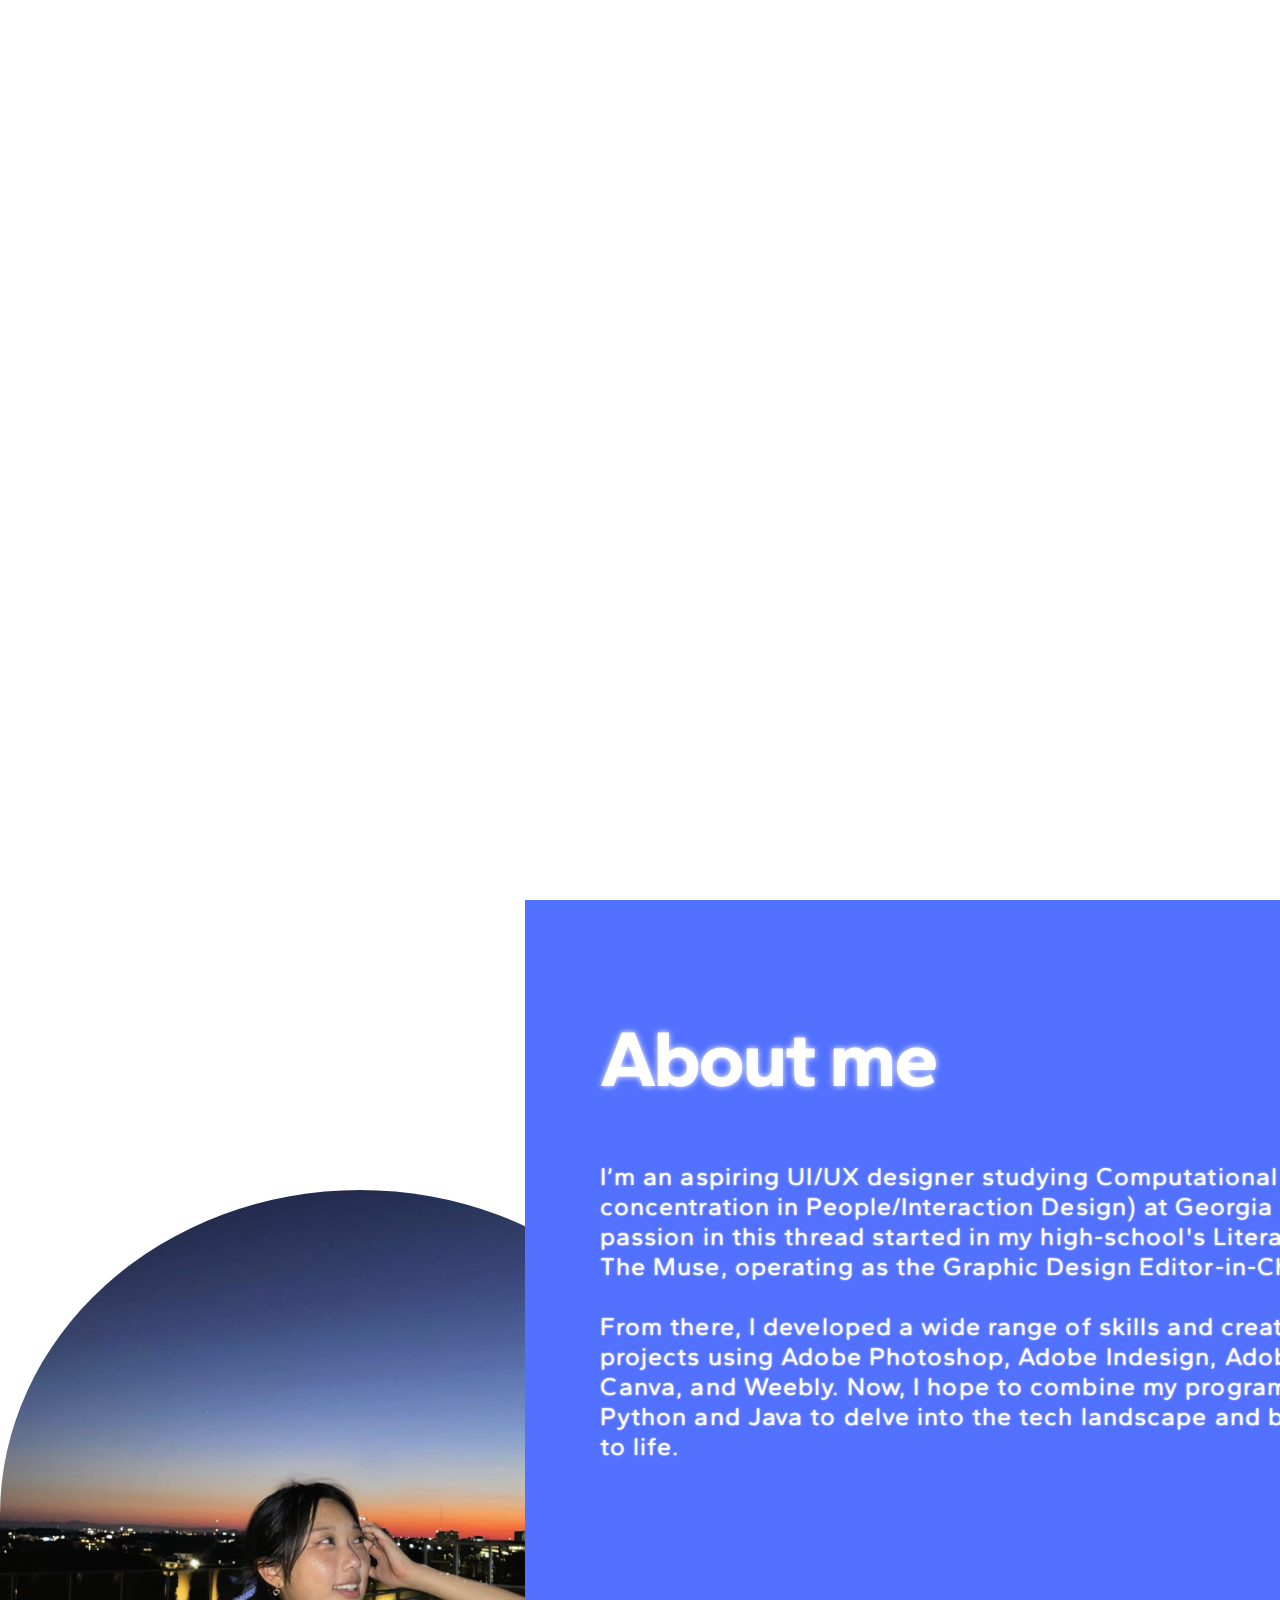
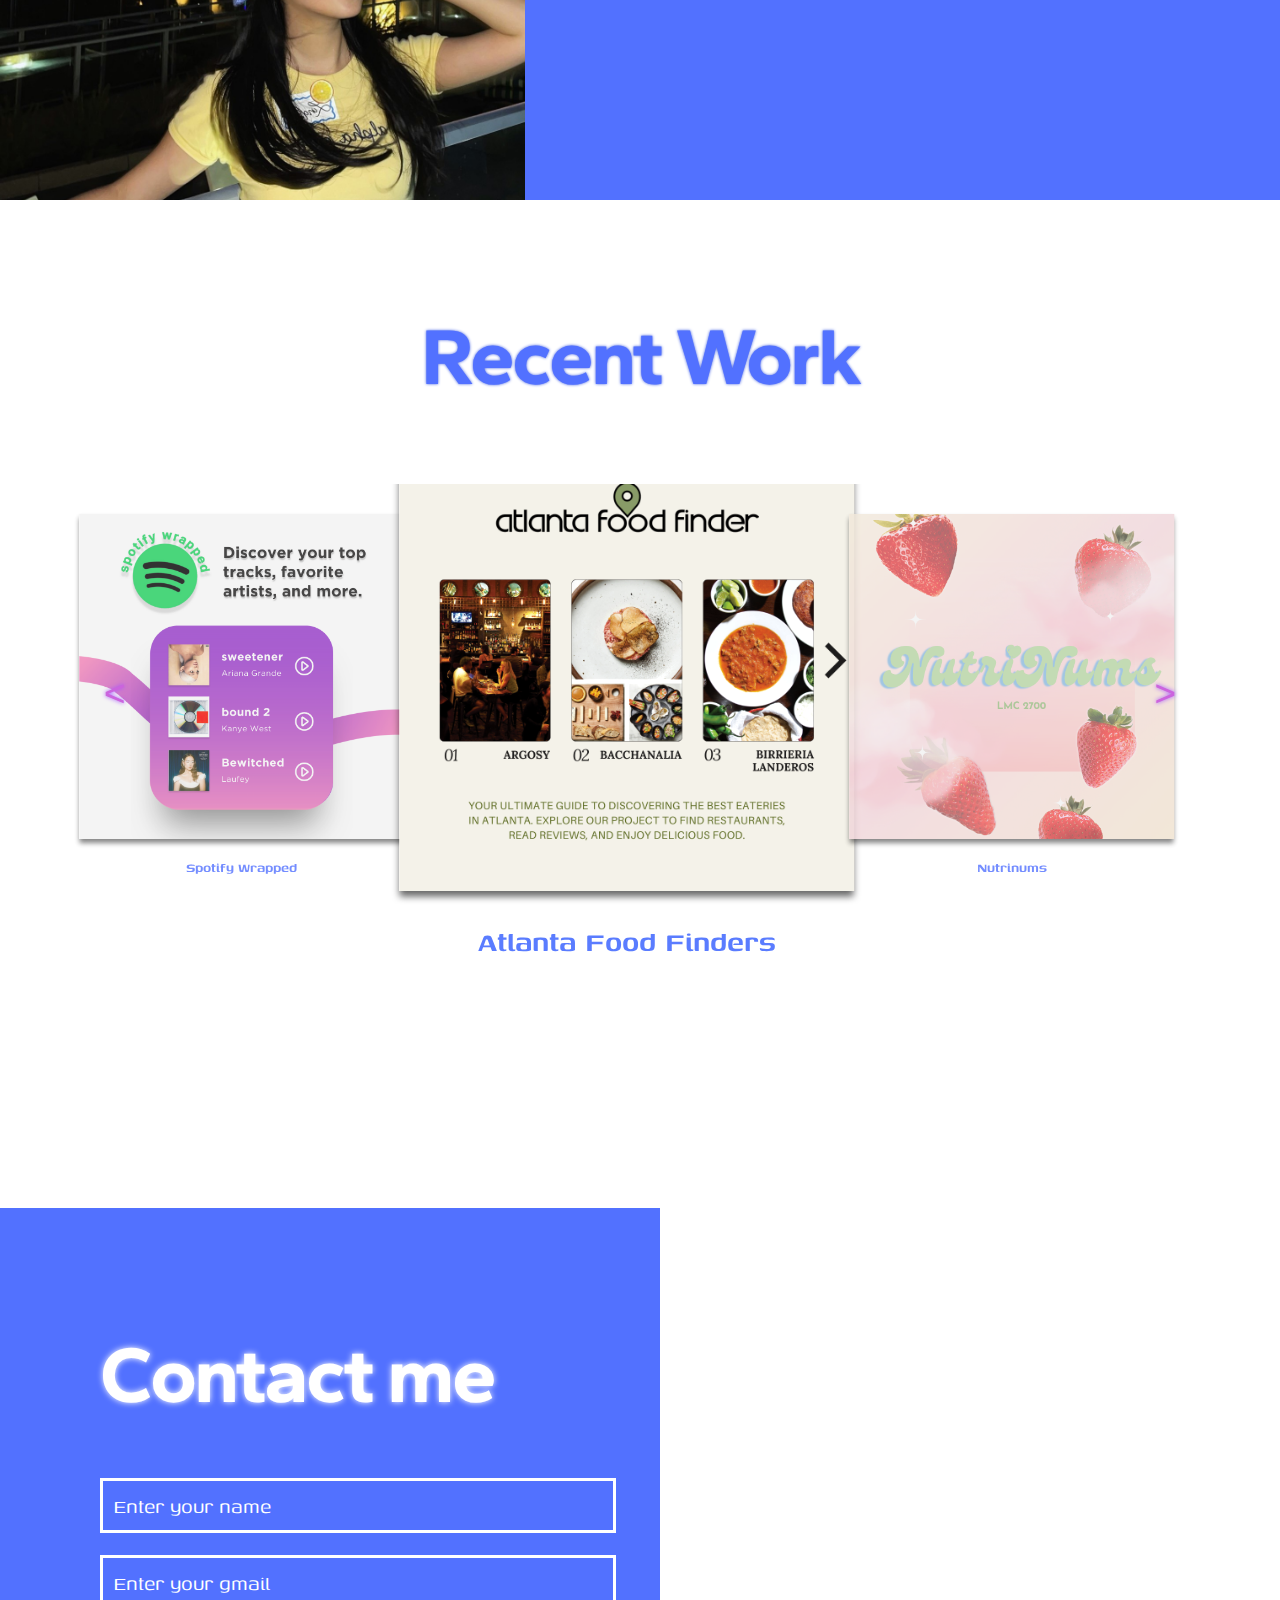
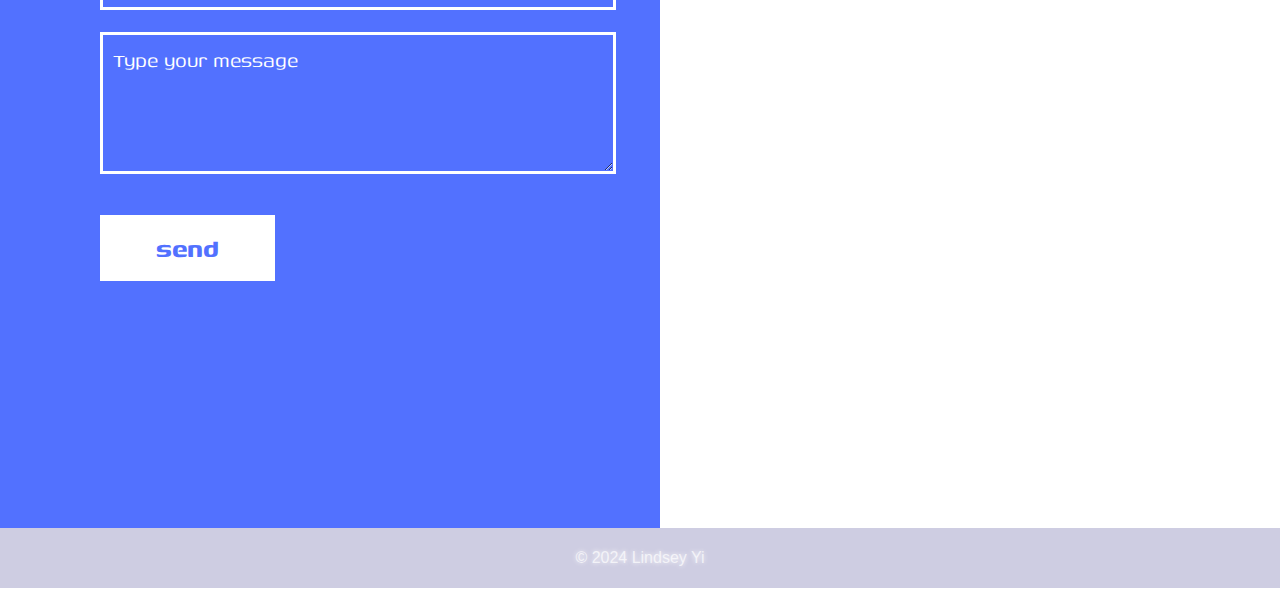
==== index.html @ c1ca1b70 "new changes wahoo" ====
<!DOCTYPE html>
<html lang="en">
<head>
    <meta charset="UTF-8">
    <meta name="viewport" content="width=device-width, initial-scale=1.0">
    <meta name="description" content="Lindsey Yi's Portfolio">
    <title>Lindsey Yi's Portfolio</title>
    <link rel="stylesheet" href="styles/index.css">
    <link rel="stylesheet" href="styles/main.css">
    <link href="https://fonts.googleapis.com/css2?family=Gantari:wght&display=swap" rel="stylesheet">
    <link href="https://fonts.googleapis.com/css2?family=Genos:wght@500;600;700&display=swap" rel="stylesheet">
</head>
<body>
    <main>
        <section class="vid-container">
            <video autoplay muted loop playsinline>
                <source src="static/bg.mp4" type="video/mp4">
                Your browser does not support the video tag.
            </video>
            <div class="sticky">
                <nav>
                    <ul>
                        <li class="left"><a href="index.html">PORTFOLIO</a></li>
                        <li class="right"><a href="about.html">ABOUT</a></li>
                        <li class="right"><a href="art.html">ART</a></li>
                        <li class="right"><a href="/static/Resume.docx.pdf">RESUME</a></li>
                    </ul>
                </nav>
            </div>
            <h1>Lindsey Yi</h1>
            <h3>Computational Media student at Georgia Tech striving to create innovative solutions and optimize UI</h3>
        </section>
        <section class="about-container vid-container">
            <video autoplay muted loop playsinline>
                <source src="static/bg1.mp4" type="video/mp4">
                Your browser does not support the video tag.
            </video>
            <div class="arch-image-container">
                <img src="static/me.jpeg">
            </div>
            <div class="text-container">
                <h2 style="text-align: left; margin: 90px 55px 55px 55px">About me</h2>
                <h4 style="text-align: left;">I’m an aspiring UI/UX designer studying Computational Media (with a concentration in People/Interaction Design) at Georgia Tech. My passion in this thread started in my high-school's Literary Magazine, The Muse, operating as the Graphic Design Editor-in-Chief. 
                <br><br>From there, I developed a wide range of skills and created a variety in projects using Adobe Photoshop, Adobe Indesign, Adobe Illustrator, Canva, and Weebly. Now, I hope to combine my programming skills in Python and Java to delve into the tech landscape and bring my designs to life. </h4>
        
            </div>
        </section>
        <section style="height: 100vh;">
            <h2 style="color: #5271ff; text-shadow: 0px 0px 3px #3a59e1;">Recent Work</h2>
            <div class="carousel">
            <button class="carousel-btn left-btn">&lt;</button>
            <div class="carousel-track">
                <div class="carousel-item">
                    <a target="_blank" href="spotifywrapped.html">
                        <img src="/static/spotify.png" alt="Spotify Wrapped" style="width: 325px;">
                    </a>
                    <div class="desc">Spotify Wrapped</div>
                </div>
                <div class="carousel-item">
                    <a target="_blank" href="atlantafoodfinders.html">
                        <img src="/static/atlfoodfinder.png" alt="Atlanta Food Finders" style="width: 325;">
                    </a>
                    <div class="desc">Atlanta Food Finders</div>
                </div>
                <div class="carousel-item">
                    <a target="_blank" href="/static/Group%206%20Presentation-1.pdf">
                        <img src="/static/NutriNums.png" alt="Nutrinums" style="width: 325;">
                    </a>
                    <div class="desc">Nutrinums</div>
                </div>
                <div class="carousel-item">
                    <a target="_blank" href="https://thenhsmuse.weebly.com/concrete.html">
                        <img src="/static/cover.png" alt="Concrete" style=" width: auto;height:325px">
                    </a>
                    <div class="desc">Concrete</div>
                </div>
            </div>
            <button class="carousel-btn right-btn">&gt;</button>
            </div>
        </section>
        <section class="vid-container contact-container" style="height: 110vh;">
            <video autoplay muted loop playsinline>
            <source src="static/bg1.mp4" type="video/mp4">
            Your browser does not support the video tag.
        </video>
            <div class="form-container">
                <h2 style="text-align: left; padding-left: 90px;">Contact me</h2>
                <form action="mailto:lindseyyi08@gmail.com">
                  <label for="name"></label>
                  <input type="text" id="name" name="name" placeholder="Enter your name">
                  <label for="gmail"></label>
                  <input type="text" id="gmail" name="gmail" placeholder="Enter your gmail">
                  <label for="message"></label>
                  <textarea id="message" name="message" rows="4" placeholder="Type your message"></textarea>
                  
                  <button type="submit">send</button>
                </form>
            </div>
            <footer>
                <p>© 2024 Lindsey Yi</p>
            </footer>
            </section>
            
    </main>


    <script src="js/carousel.js"></script>
</body>
</html>
---- styles/index.css ----
.about-container {
  display: grid;
  grid-template-columns: 41% 59%;
  align-items: end;
  height: 100vh;
  text-align: center;
}

/* Carousel Container */
.carousel {
  position: relative;
  width: 90%;
  height: 600px;
  margin: 50px auto;
  align-items: center;
  overflow-x: hidden;
  overflow-y: hidden;
  margin-top: 80px;
}

/* Carousel Track */
.carousel-track {
  display: flex;
  transition: transform 0.5s ease-in-out; /* Smooth movement for transitions */
  justify-content: center;
}

/* Individual Carousel Items */
.carousel-item {
  flex: 0 0 27%; /* 3 items visible at a time */
  align-items: center;
  justify-content: center;
  text-align: center;
  font-size: 1rem;
  padding: 30px;
  opacity: .8;
  transition: transform 0.5s ease-in-out, font-size 0.5s ease-in-out;
}

.carousel-item img {
    filter: brightness(95%);
    width: 325px; /* Scale images to fit container */
    height: 325px; /* Maintain aspect ratio */
    box-shadow: 0 4px 5px rgba(0, 0, 0, 0.6); /* Add subtle shadow */
}

/* Focused Item */
.carousel-item.focus {
  filter: brightness(110%);
  transform: scale(1.4); /* Makes the center item bigger */
  font-size: 1.5rem;
  opacity: 1;
}

/* Buttons */
.carousel-btn {
  position: absolute;
  padding-left: 40px;
  padding-right: 40px;
  top: 35%;
  transform: translateY(-50%);
  color: #cb64de;
  border: none;
  cursor: pointer;
  z-index: 1;
  background-color: rgba(0, 0, 0, 0);
  font-weight: 300;
  font-size: 2.3em;
  text-shadow: #a652ff 0px 0px 4px;
}

.carousel-btn.left-btn {
  left:0px;
}

.carousel-btn.right-btn {
  right: 0px;
}

@media (max-width: 768px) {
    .carousel-item {
      flex: 0 0 80%; /* Show one item at a time */
    }
  
    .carousel {
      padding: 10px 0; /* Reduce padding on smaller screens */
    }
  
    .carousel-btn {
      font-size: 1rem;
      padding: 10px;
    }
  }

.desc {
    padding: 15px;
    text-align: center;
    color: #5271ff;
    font-family: 'Genos', sans-serif;
    font-weight: 600;
}
.art {
    width: 250px;
    height: auto;
    display: block;
    margin: 0 auto;
    padding: 20px;
}
.layout {
    width: 500px;
    height: auto;
    display: block;
    margin: 0 auto;
    padding: 20px;
}

.arch-image-container {
    width: 80vh; /* Set your desired width */
    height: 650px; /* Set your desired height */
    overflow: hidden; /* Ensures the image does not overflow the container */
    border-top-left-radius: 50%; /* Rounds the top-left corner */
    border-top-right-radius: 50%; /* Rounds the top-right corner */
    border-bottom-left-radius: 0; /* Keeps bottom-left corner square */
    border-bottom-right-radius: 0; /* Keeps bottom-right corner square */
}
  
  .arch-image-container img {
    width: 100%;
    height: 100%;
    object-fit: cover; /* Ensures the image fills the container while maintaining aspect ratio */
  }
  
.text-container {
    width: 110vh;
    height: 100vh;
    padding: 20px;
    background: #5271ff; /* Light background */
    margin: 0; /* Remove any default margins */
    position: relative; /* Ensure it's positioned properly */
    right: 0; /* Align to the left */
    text-align: left;
}


.contact-container {
    height: 100vh;
    text-align: center;
}

/* Form Container */
.form-container {
    width: 100%;
    height: 100vh;
    max-width: 50%;
    max-height: 100vh;
    margin: 0 auto;
    padding: 10px;
    background: #5271ff; /* Light background */
    margin: 0; /* Remove any default margins */
    position: relative; /* Ensure it's positioned properly */
    left: 0; /* Align to the left */
}
.connect-container {
    width: 100%;
    height: 100vh;
    max-width: 50%;
    max-height: 100vh;
    margin: 0 auto;
    right:0;
    background: #ffffff;
}
  
  /* Form Elements */
form {
    display: flex;
    flex-direction: column;
    gap: 11px; /* Add space between elements */
    margin: 0px 50px 80px 90px;
}
  
  /* Labels */
  form label {
    font-size: 11px;
    font-weight: bold;
    color: #ffffff;
  }
  
  /* Input and Textarea */
  form input[type="text"],
  form textarea {
    width: 98%;
    padding: 10px;
    border: 3px solid #ffffff;
    font-size: 24px;
    outline: none;
    transition: border-color 0.3s ease;
    background-color: #5271ff;
}
  
  /* Button */
  form button {
    padding: 15px;
    width: 175px;
    background-color: #ffffff; /* Blue button */
    color: #5271ff;
    font-size: 30px;
    font-weight: 700;
    font-family: 'Genos', sans-serif;
    cursor: pointer;
    border: none;
    transition: background-color 0.3s ease;
    margin: 30px 0px 30px;
  }
  
  form button:hover {
    background-color: #7b92fb; /* Darker blue on hover */
    color: #ffffff;
  }
  
/* Style for placeholder text */
form input::placeholder,
form textarea::placeholder,
form input,
form textarea {
  color: #ffffff;
  font-size: 24px;
  opacity: 1;
  font-family: 'Genos', sans-serif;
}

form input:focus::placeholder,
form textarea:focus::placeholder
form input:focus,
form textarea:focus {
  color: #5271ff;
  font-style: normal;
}
---- styles/main.css ----
body {
    margin: 0;
    font-family: 'Agrandir', sans-serif;
    color: white;
}

.vid-container {
    position: relative;
    width: 100%;
    height: 100vh; /* Full viewport height */
    overflow: hidden; /* Ensures video doesn't overflow the container */
}

.vid-container video {
    position: absolute;
    top: 0;
    left: 0;
    width: 100%;
    height: 100%;
    object-fit: cover;
    z-index: -1; /* Ensures the video stays in the background */
}

nav ul {
    list-style: none;
    padding: 0;
    margin: 0;
    display: flex;
    justify-content: space-between;
    padding: 1rem 3rem;
    border-bottom: 2px solid white; /* Adds a white thin line under the nav */
}

nav ul .left {
    margin-right: auto; /* Pushes "Portfolio" to the left */
}

nav ul .right {
    margin-right: 35px; /* Adds space between right-side items */
}

nav ul li a {
    text-decoration: none;
    font-family: 'Genos', sans-serif;
    color: white;
    text-shadow: 0px 0px 3px #ffffff;
    font-size: 1.6em;
    transition: color 0.3s ease;
    font-weight: 600;
}

nav ul li a:hover {
    color: #6a9ada;
}

footer {
    background: rgba(9, 7, 108, 0.20);
    color: rgba(255, 255, 255, 0.7);
    text-shadow: white 0px 0px 5px;
    text-align: center;
    padding: 5px;
}
h1 {
    font-family: 'Gantari', sans-serif;
    font-size: 120px;
    text-align: center;
    margin-top: 28vh;
    margin-bottom: 5vh;
    font-weight: 700;
    text-shadow: 0 0 5px #ffffff;
    letter-spacing: -3px;
}
h2 {
    font-family: 'Gantari', sans-serif;
    font-size: 80px;
    text-align: center;
    margin-bottom: 5vh;
    font-weight: 700;
    text-shadow: 0 0 6px #ffffff;
    letter-spacing: -3px;
    margin-top: 12vh;
}

h3 {
    font-family: 'Gantari', sans-serif;
    font-size: 30px;
    text-align: center;
    margin-top: 3.5vh;
    font-weight: 400;
    text-shadow: 0 0 2px #ffffff;
    letter-spacing: 1.2px;
    line-height: 128%;
    width: 53%;
    margin: 0 auto;
    padding-top: 50px;
}
    

h4 {
    font-family: 'Gantari', sans-serif;
    font-size: 25px;
    text-align: center;
    margin-top: 3.5vh;
    font-weight: 400;
    text-shadow: 0 0 2px #ffffff;
    letter-spacing: 1.1px;
    line-height: 30px;
    margin: 55px;
}
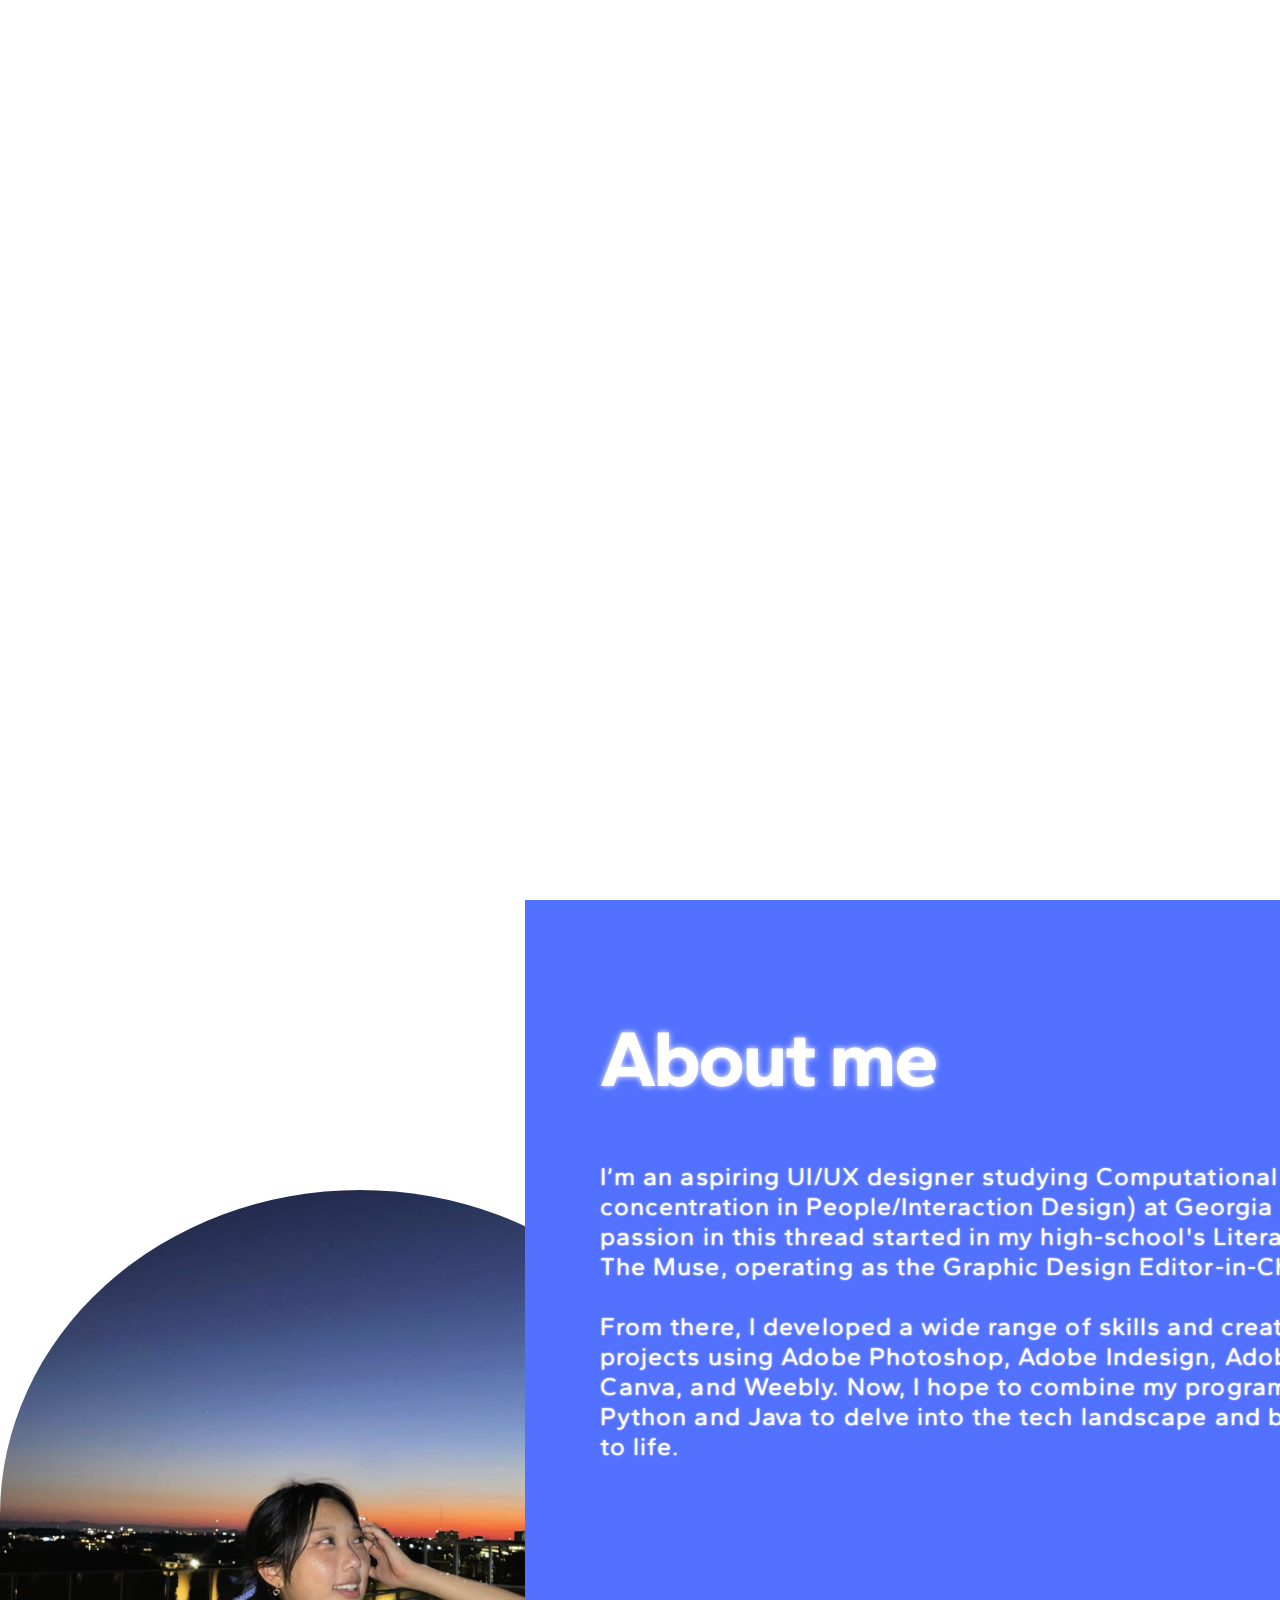
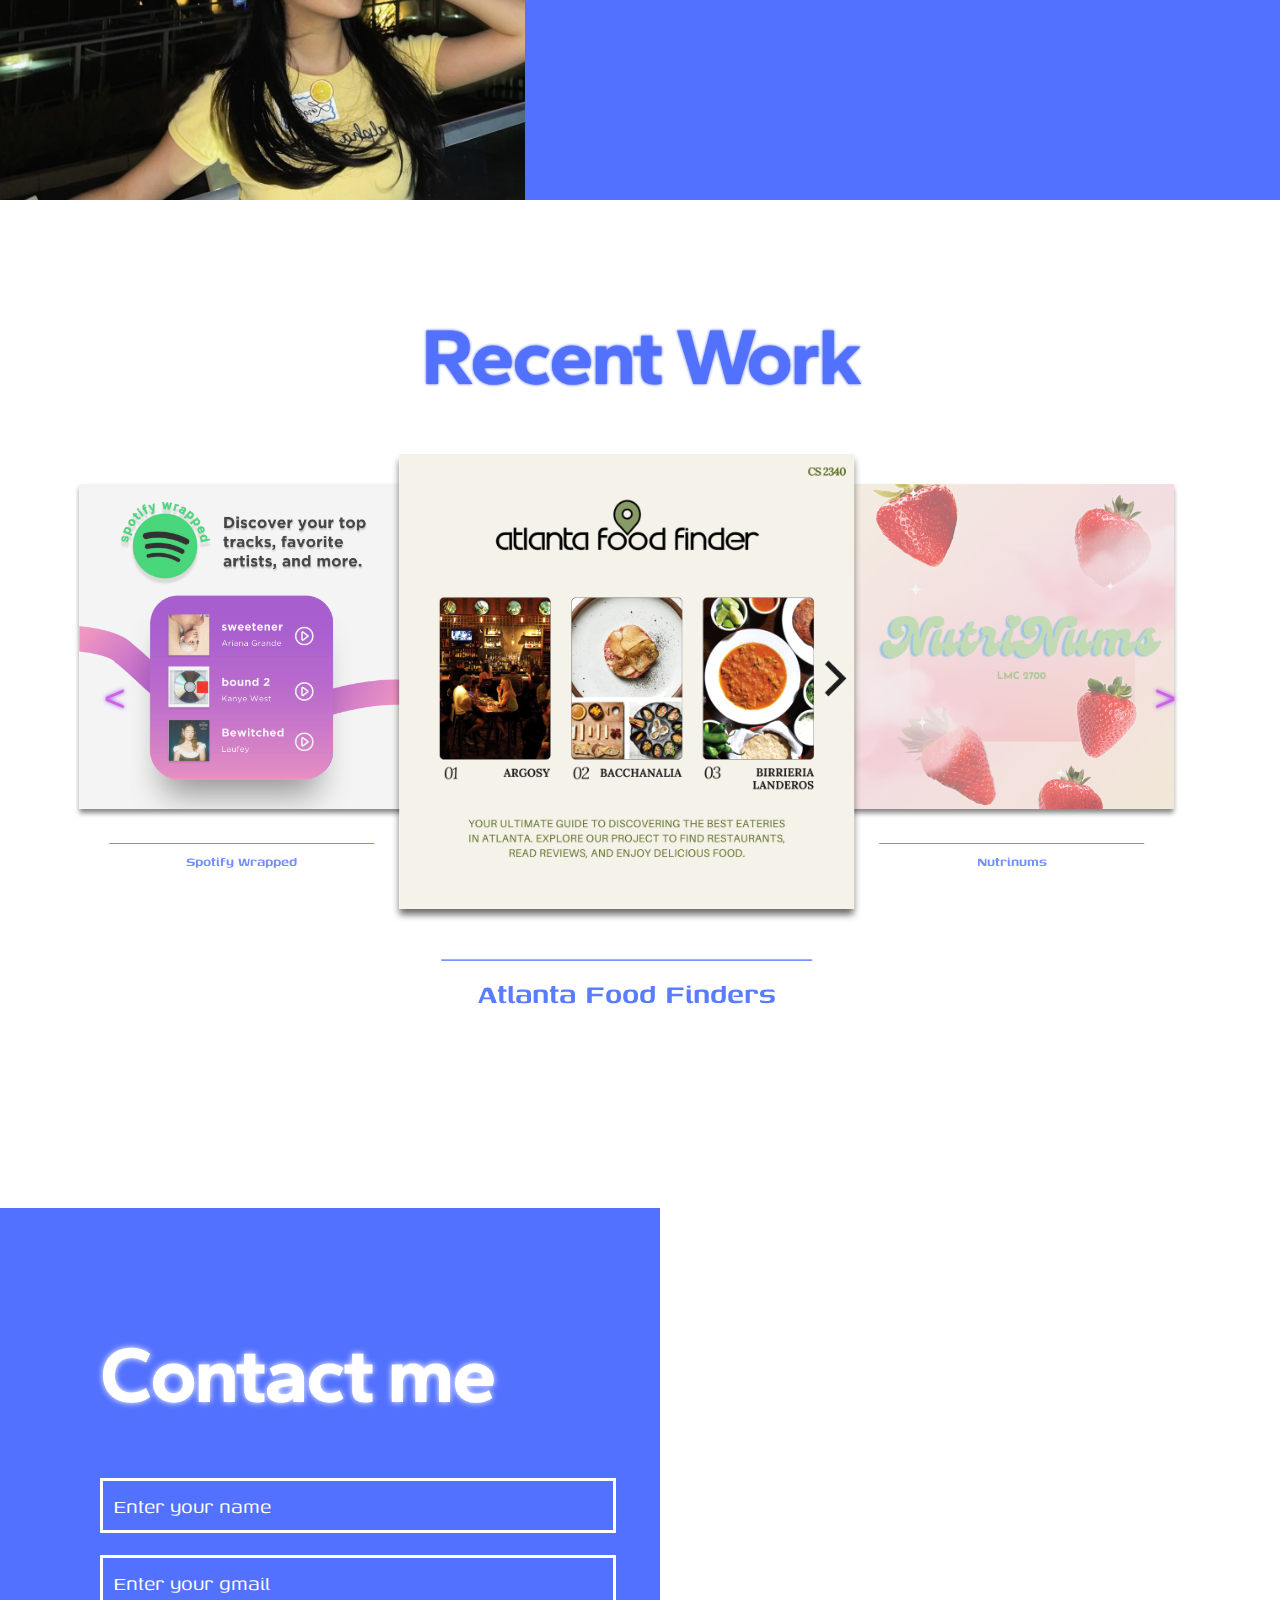
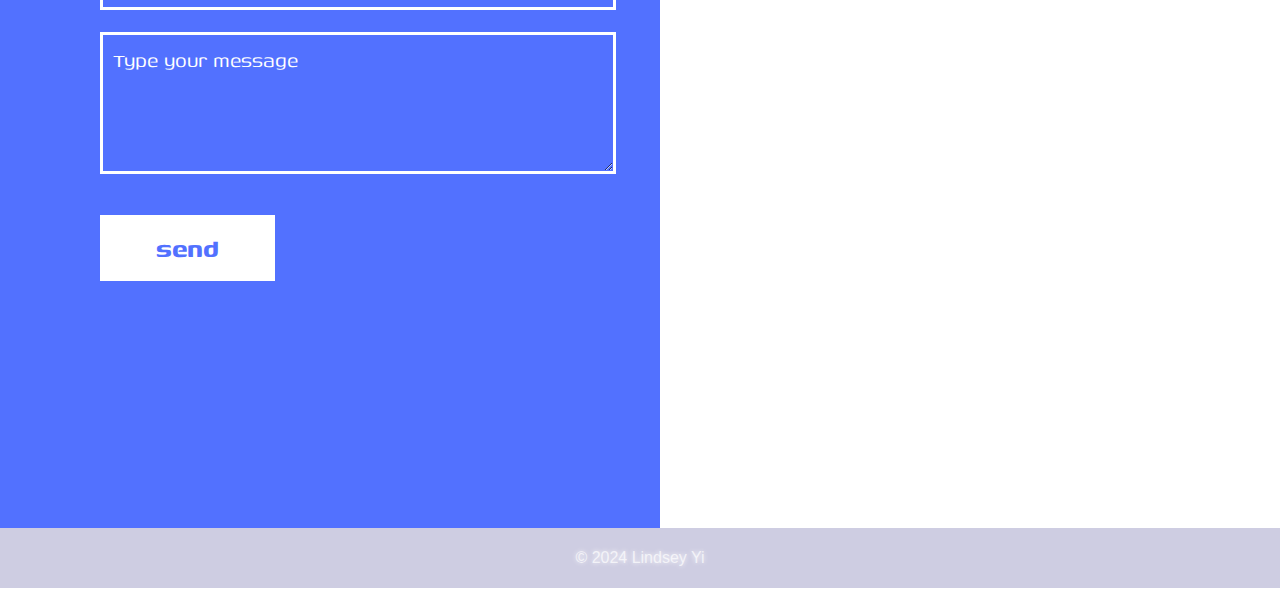
==== commit 81d11ed0: "almost done" ====
--- a/index.html
+++ b/index.html
@@ -20,10 +20,10 @@
             <div class="sticky">
                 <nav>
                     <ul>
-                        <li class="left"><a href="index.html">PORTFOLIO</a></li>
-                        <li class="right"><a href="about.html">ABOUT</a></li>
-                        <li class="right"><a href="art.html">ART</a></li>
-                        <li class="right"><a href="/static/Resume.docx.pdf">RESUME</a></li>
+                        <li class="left"><a target="_blank" href="index.html">PORTFOLIO</a></li>
+                        <li class="right"><a target="_blank" href="about.html">ABOUT</a></li>
+                        <li class="right"><a target="_blank" href="art.html">ART</a></li>
+                        <li class="right"><a target="_blank" href="/static/Resume.docx.pdf">RESUME</a></li>
                     </ul>
                 </nav>
             </div>
@@ -69,7 +69,7 @@
                     <div class="desc">Nutrinums</div>
                 </div>
                 <div class="carousel-item">
-                    <a target="_blank" href="https://thenhsmuse.weebly.com/concrete.html">
+                    <a target="_blank" href="concrete.html">
                         <img src="/static/cover.png" alt="Concrete" style=" width: auto;height:325px">
                     </a>
                     <div class="desc">Concrete</div>
--- a/styles/index.css
+++ b/styles/index.css
@@ -10,17 +10,17 @@
 .carousel {
   position: relative;
   width: 90%;
-  height: 600px;
+  height: 700px;
   margin: 50px auto;
-  align-items: center;
+  align-items: baseline;
   overflow-x: hidden;
   overflow-y: hidden;
-  margin-top: 80px;
 }
 
 /* Carousel Track */
 .carousel-track {
   display: flex;
+  height: 210px;
   transition: transform 0.5s ease-in-out; /* Smooth movement for transitions */
   justify-content: center;
 }
@@ -50,6 +50,7 @@
   transform: scale(1.4); /* Makes the center item bigger */
   font-size: 1.5rem;
   opacity: 1;
+  z-index: 5;
 }
 
 /* Buttons */
@@ -93,25 +94,13 @@
   }
 
 .desc {
-    padding: 15px;
-    text-align: center;
-    color: #5271ff;
-    font-family: 'Genos', sans-serif;
-    font-weight: 600;
-}
-.art {
-    width: 250px;
-    height: auto;
-    display: block;
-    margin: 0 auto;
-    padding: 20px;
-}
-.layout {
-    width: 500px;
-    height: auto;
-    display: block;
-    margin: 0 auto;
-    padding: 20px;
+  margin: 30px;
+  padding: 8px;
+  text-align: center;
+  color: #5271ff;
+  font-family: 'Genos', sans-serif;
+  font-weight: 600;
+  border-top: 1.5px solid #5271ff;
 }
 
 .arch-image-container {
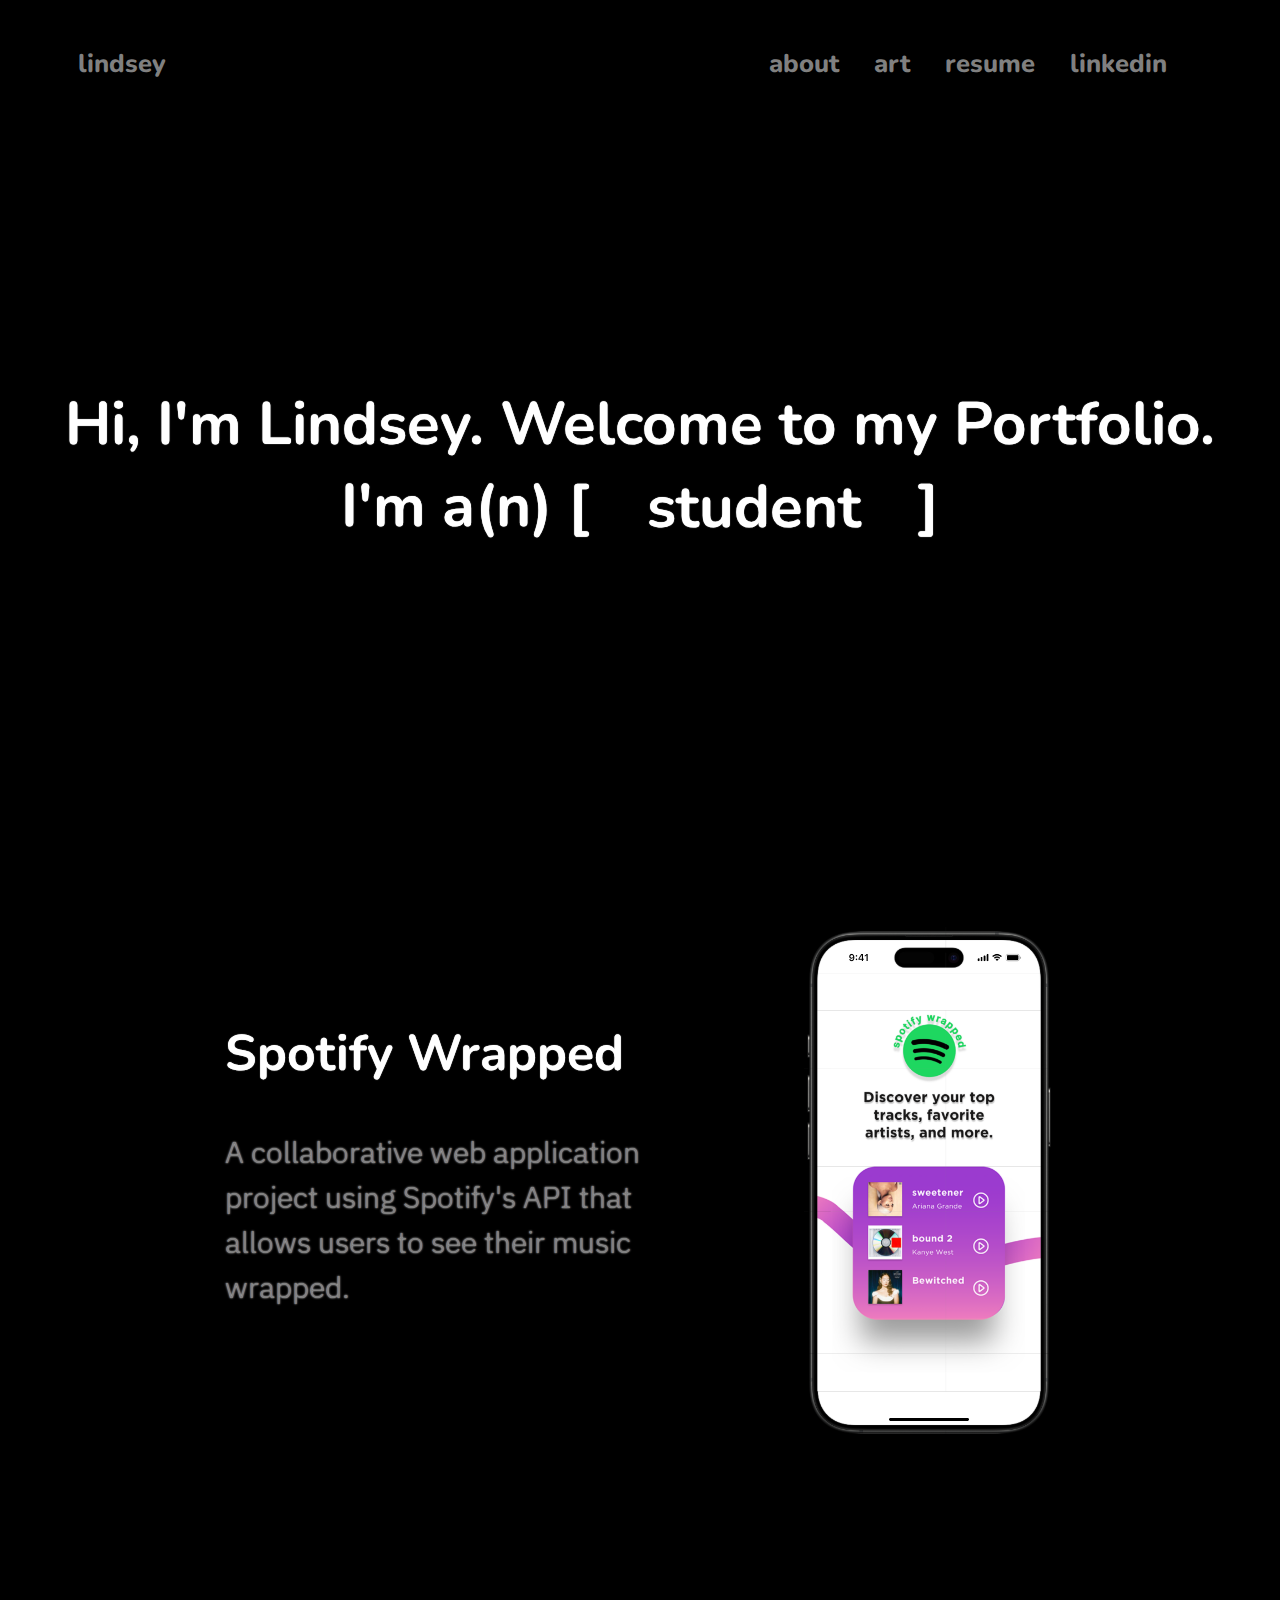
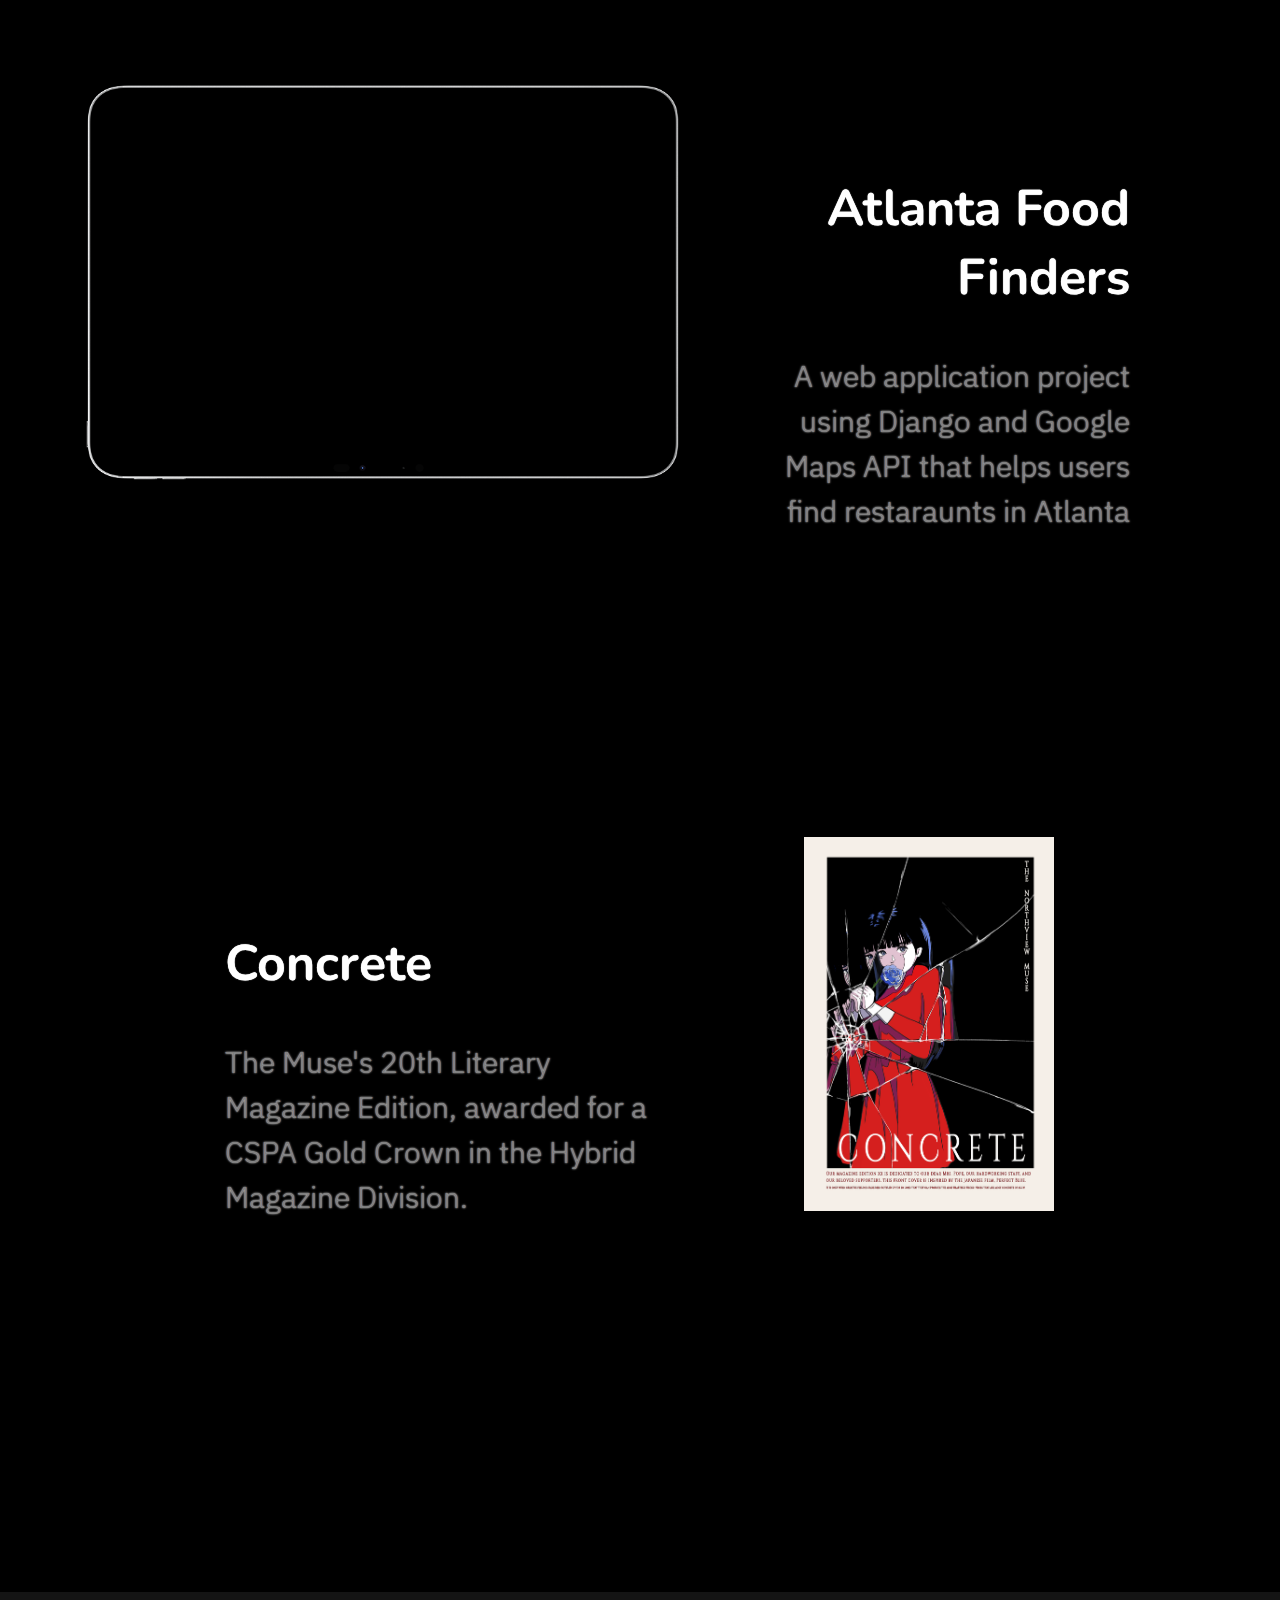
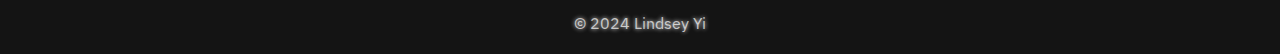
==== commit 99f1d251: "new changes yippee" ====
--- a/index.html
+++ b/index.html
@@ -5,102 +5,79 @@
     <meta name="viewport" content="width=device-width, initial-scale=1.0">
     <meta name="description" content="Lindsey Yi's Portfolio">
     <title>Lindsey Yi's Portfolio</title>
-    <link rel="stylesheet" href="styles/index.css">
     <link rel="stylesheet" href="styles/main.css">
-    <link href="https://fonts.googleapis.com/css2?family=Gantari:wght&display=swap" rel="stylesheet">
-    <link href="https://fonts.googleapis.com/css2?family=Genos:wght@500;600;700&display=swap" rel="stylesheet">
-</head>
+    <link rel="preconnect" href="https://fonts.googleapis.com">
+    <link rel="preconnect" href="https://fonts.gstatic.com" crossorigin>
+    <link href="https://fonts.googleapis.com/css2?family=Nunito:ital,wght@0,200..1000;1,200..1000&display=swap" rel="stylesheet">
+    <link href="https://fonts.googleapis.com/css2?family=DM+Serif+Display:ital@0;1&family=IBM+Plex+Sans:ital,wght@0,100;0,200;0,300;0,400;0,500;0,600;0,700;1,100;1,200;1,300;1,400;1,500;1,600;1,700&display=swap" rel="stylesheet"></head>
 <body>
     <main>
-        <section class="vid-container">
-            <video autoplay muted loop playsinline>
-                <source src="static/bg.mp4" type="video/mp4">
-                Your browser does not support the video tag.
-            </video>
-            <div class="sticky">
-                <nav>
-                    <ul>
-                        <li class="left"><a target="_blank" href="index.html">PORTFOLIO</a></li>
-                        <li class="right"><a target="_blank" href="about.html">ABOUT</a></li>
-                        <li class="right"><a target="_blank" href="art.html">ART</a></li>
-                        <li class="right"><a target="_blank" href="/static/Resume.docx.pdf">RESUME</a></li>
-                    </ul>
-                </nav>
+        <div>
+            <nav>
+                <ul>
+                    <li class="left"><a href="index.html">lindsey</a></li>
+                    <li class="right"><a href="about.html">about</a></li>
+                    <li class="right"><a href="art.html">art</a></li>
+                    <li class="right"><a href="/static/Resume.docx.pdf">resume</a></li>
+                    <li class="right"><a href="https://www.linkedin.com/in/lindseyyi">linkedin</a></li>
+                </ul>
+            </nav>
+        </div>
+        <div class="one">
+            <h1>Hi, I'm Lindsey. Welcome to my Portfolio.<br>I'm a(n) [&nbsp;<span class="rotating-text">
+                <span>student</span>
+                <span>designer</span>
+                <span>developer</span>
+                <span>storyteller</span>
+                <span>innovator</span>
+                <span>artist</span>
+                <span>creator</span>
+                <span>strategist</span>
+                </span>
+                ]
+            </h1>
+        </div>
+        <div class="two two-right">
+            <div class="text"><h2>Spotify Wrapped</h2>
+                <h4>A collaborative web application project using Spotify's API that allows users to see their music wrapped.</h4>
             </div>
-            <h1>Lindsey Yi</h1>
-            <h3>Computational Media student at Georgia Tech striving to create innovative solutions and optimize UI</h3>
-        </section>
-        <section class="about-container vid-container">
-            <video autoplay muted loop playsinline>
-                <source src="static/bg1.mp4" type="video/mp4">
-                Your browser does not support the video tag.
-            </video>
-            <div class="arch-image-container">
-                <img src="static/me.jpeg">
+            <div class="graphic iphone">
+                <a href="spotifywrapped.html"> <img src="/static/iphone.png"> </a>
             </div>
-            <div class="text-container">
-                <h2 style="text-align: left; margin: 90px 55px 55px 55px">About me</h2>
-                <h4 style="text-align: left;">I’m an aspiring UI/UX designer studying Computational Media (with a concentration in People/Interaction Design) at Georgia Tech. My passion in this thread started in my high-school's Literary Magazine, The Muse, operating as the Graphic Design Editor-in-Chief. 
-                <br><br>From there, I developed a wide range of skills and created a variety in projects using Adobe Photoshop, Adobe Indesign, Adobe Illustrator, Canva, and Weebly. Now, I hope to combine my programming skills in Python and Java to delve into the tech landscape and bring my designs to life. </h4>
-        
+        </div>
+
+        <div class="two two-left">
+            <div class="text"><h2>Atlanta Food Finders</h2>
+                <h4>A web application project using Django and Google Maps API that helps users find restaraunts in Atlanta</h4>
             </div>
-        </section>
-        <section style="height: 100vh;">
-            <h2 style="color: #5271ff; text-shadow: 0px 0px 3px #3a59e1;">Recent Work</h2>
-            <div class="carousel">
-            <button class="carousel-btn left-btn">&lt;</button>
-            <div class="carousel-track">
-                <div class="carousel-item">
-                    <a target="_blank" href="spotifywrapped.html">
-                        <img src="/static/spotify.png" alt="Spotify Wrapped" style="width: 325px;">
-                    </a>
-                    <div class="desc">Spotify Wrapped</div>
+            <div class="graphic">
+                <a href="atlantafoodfinders.html">
+                <div class="ipad">
+                    <img src="/static/ipad.png" class="ipadimg">
+                    <iframe class="ipadvid"
+                            src="https://www.youtube.com/embed/cRzXEpTKT_Y?start=30&autoplay=1&loop=1&playlist=cRzXEpTKT_Y&controls=0&mute=1&modestbranding=1&showinfo=0"
+                            frameborder="0"
+                            allow="accelerometer; clipboard-write; encrypted-media; gyroscope; picture-in-picture;"
+                            referrerpolicy="strict-origin-when-cross-origin"
+                            allowfullscreen>
+                    </iframe>
                 </div>
-                <div class="carousel-item">
-                    <a target="_blank" href="atlantafoodfinders.html">
-                        <img src="/static/atlfoodfinder.png" alt="Atlanta Food Finders" style="width: 325;">
-                    </a>
-                    <div class="desc">Atlanta Food Finders</div>
-                </div>
-                <div class="carousel-item">
-                    <a target="_blank" href="/static/Group%206%20Presentation-1.pdf">
-                        <img src="/static/NutriNums.png" alt="Nutrinums" style="width: 325;">
-                    </a>
-                    <div class="desc">Nutrinums</div>
-                </div>
-                <div class="carousel-item">
-                    <a target="_blank" href="concrete.html">
-                        <img src="/static/cover.png" alt="Concrete" style=" width: auto;height:325px">
-                    </a>
-                    <div class="desc">Concrete</div>
-                </div>
+                </a>
             </div>
-            <button class="carousel-btn right-btn">&gt;</button>
-            </div>
-        </section>
-        <section class="vid-container contact-container" style="height: 110vh;">
-            <video autoplay muted loop playsinline>
-            <source src="static/bg1.mp4" type="video/mp4">
-            Your browser does not support the video tag.
-        </video>
-            <div class="form-container">
-                <h2 style="text-align: left; padding-left: 90px;">Contact me</h2>
-                <form action="mailto:lindseyyi08@gmail.com">
-                  <label for="name"></label>
-                  <input type="text" id="name" name="name" placeholder="Enter your name">
-                  <label for="gmail"></label>
-                  <input type="text" id="gmail" name="gmail" placeholder="Enter your gmail">
-                  <label for="message"></label>
-                  <textarea id="message" name="message" rows="4" placeholder="Type your message"></textarea>
-                  
-                  <button type="submit">send</button>
-                </form>
-            </div>
-            <footer>
-                <p>© 2024 Lindsey Yi</p>
-            </footer>
-            </section>
-            
+        </div>
+
+        <div class="two two-right">
+            <div class="text"><h2>Concrete</h2>
+            <h4>The Muse's 20th Literary Magazine Edition, awarded for a CSPA Gold Crown in the Hybrid Magazine Division.</h4>
+        </div>
+        <div class="graphic iphone">
+            <a href="spotifywrapped.html"> <img src="/static/cover.png"> </a>
+        </div>
+        </div>
+
+        <footer>
+            <p>© 2024 Lindsey Yi</p>
+        </footer>
     </main>
 
 
--- a/styles/main.css
+++ b/styles/main.css
@@ -1,34 +1,17 @@
 body {
     margin: 0;
-    font-family: 'Agrandir', sans-serif;
+    background-color: black;
     color: white;
-}
-
-.vid-container {
-    position: relative;
-    width: 100%;
-    height: 100vh; /* Full viewport height */
-    overflow: hidden; /* Ensures video doesn't overflow the container */
-}
-
-.vid-container video {
-    position: absolute;
-    top: 0;
-    left: 0;
-    width: 100%;
-    height: 100%;
-    object-fit: cover;
-    z-index: -1; /* Ensures the video stays in the background */
+    font-family: 'IBM Plex Sans', sans-serif;
 }
 
 nav ul {
     list-style: none;
     padding: 0;
-    margin: 0;
     display: flex;
     justify-content: space-between;
     padding: 1rem 3rem;
-    border-bottom: 2px solid white; /* Adds a white thin line under the nav */
+    margin: 30px;
 }
 
 nav ul .left {
@@ -41,45 +24,31 @@
 
 nav ul li a {
     text-decoration: none;
-    font-family: 'Genos', sans-serif;
-    color: white;
-    text-shadow: 0px 0px 3px #ffffff;
+    font-family: 'Nunito', serif;
+    color: grey;
     font-size: 1.6em;
-    transition: color 0.3s ease;
-    font-weight: 600;
+    font-weight: 800;
 }
 
 nav ul li a:hover {
-    color: #6a9ada;
+    color: dark grey;
 }
 
 footer {
-    background: rgba(9, 7, 108, 0.20);
+    background: #141414;
     color: rgba(255, 255, 255, 0.7);
-    text-shadow: white 0px 0px 5px;
+    text-shadow: white 0px 0px 4px;
     text-align: center;
     padding: 5px;
 }
-h1 {
-    font-family: 'Gantari', sans-serif;
-    font-size: 120px;
-    text-align: center;
-    margin-top: 28vh;
-    margin-bottom: 5vh;
-    font-weight: 700;
-    text-shadow: 0 0 5px #ffffff;
-    letter-spacing: -3px;
+
+h1, h2 {
+    font-family: 'Nunito', serif;
+    text-shadow: 0 0 1px #ffffff;
 }
-h2 {
-    font-family: 'Gantari', sans-serif;
-    font-size: 80px;
-    text-align: center;
-    margin-bottom: 5vh;
-    font-weight: 700;
-    text-shadow: 0 0 6px #ffffff;
-    letter-spacing: -3px;
-    margin-top: 12vh;
-}
+
+h1 { font-size: 60px; text-align: center;}
+h2 { font-size: 50px;}
 
 h3 {
     font-family: 'Gantari', sans-serif;
@@ -97,13 +66,134 @@
     
 
 h4 {
-    font-family: 'Gantari', sans-serif;
-    font-size: 25px;
-    text-align: center;
-    margin-top: 3.5vh;
-    font-weight: 400;
+    font-family: 'IBM Plex Sans', sans-serif;
+    font-size: 30px;
+    font-weight: 300;
     text-shadow: 0 0 2px #ffffff;
-    letter-spacing: 1.1px;
     line-height: 30px;
-    margin: 55px;
+    color: grey;
+    line-height: 1.5;
+}
+
+.one {
+    height: 75vh;
+    display: grid;
+    place-items: center;
+}
+
+.two-right {
+    flex-direction: row;
+    text-align:left;
+}
+
+.two-left {
+    flex-direction: row-reverse;
+    text-align:right;
+}
+
+.text {
+    width: 50%;
+    margin: 50px 25px 0px 100px;
+}
+.graphic {
+    width: 50%;
+    display: flex;
+    justify-content: center;
+}
+
+.iphone img {
+    width: 250px;
+    height: auto;
+}
+.iphone img {
+  transition: transform 0.5s ease-in-out;
+}
+.iphone img:hover {
+  transform: scale(1.1) rotate(.5deg); /* Slight zoom effect on hover */
+}
+
+.ipad {
+   position: relative;
+   width: 600px; /* Adjust based on your iPad PNG size */
+   height: 400px; /* Adjust accordingly */
+ }
+
+ .ipadvid {
+   position: absolute;
+   top: 3%; /* Adjust so it fits the screen area */
+   bottom: 3%;
+   left: 3%;
+   right: 5%;
+   z-index: 1; /* Ensures it's behind the frame */
+   width: 550px;
+   height: 380px;
+ }
+
+ .ipadimg {
+   position: absolute;
+   top: 0;
+   left: 0;
+   width: 100%; /* Ensures the frame covers everything */
+   height: 100%;
+   z-index: 2; /* Ensures the frame is on top */
+ }
+
+
+.two {
+    display: flex;
+    align-items: flex-start;
+    justify-content: space-between;
+    margin: 125px;
+    gap: 0px;
+    height: 70vh;
+}
+
+.rotating-text {
+    display: inline-block;
+    overflow: hidden;
+    vertical-align: bottom;
+    height: 1.35em;
+}
+
+.rotating-text span {
+    display: block;
+    animation: scrollup 10s linear infinite;
+}
+
+@keyframes scrollup {
+    0%, 10% {
+      transform: translateY(0);
+      color: #FF9B9B;
+    }
+    12.5%, 22.5% {
+      transform: translateY(-100%);
+      color: #A0C4FF;
+    }
+    25%, 35% {
+      transform: translateY(-200%);
+      color: #caffbf;
+    }
+    37.5%, 47.5% {
+      transform: translateY(-300%);
+      color: #FFAEE1;
+    }
+    50%, 60% {
+      transform: translateY(-400%);
+      color: #fdffb6;
+    }
+    62.5%, 72.5% {
+      transform: translateY(-500%);
+      color: #bdb2ff;
+    }
+    75%, 85% {
+      transform: translateY(-600%);
+      color: #ffd6a5;
+    }
+    87.5%, 97.5% {
+      transform: translateY(-700%);
+      color: #9BF6FF;
+    }
+    100% {
+      transform: translateY(0);
+    }
 }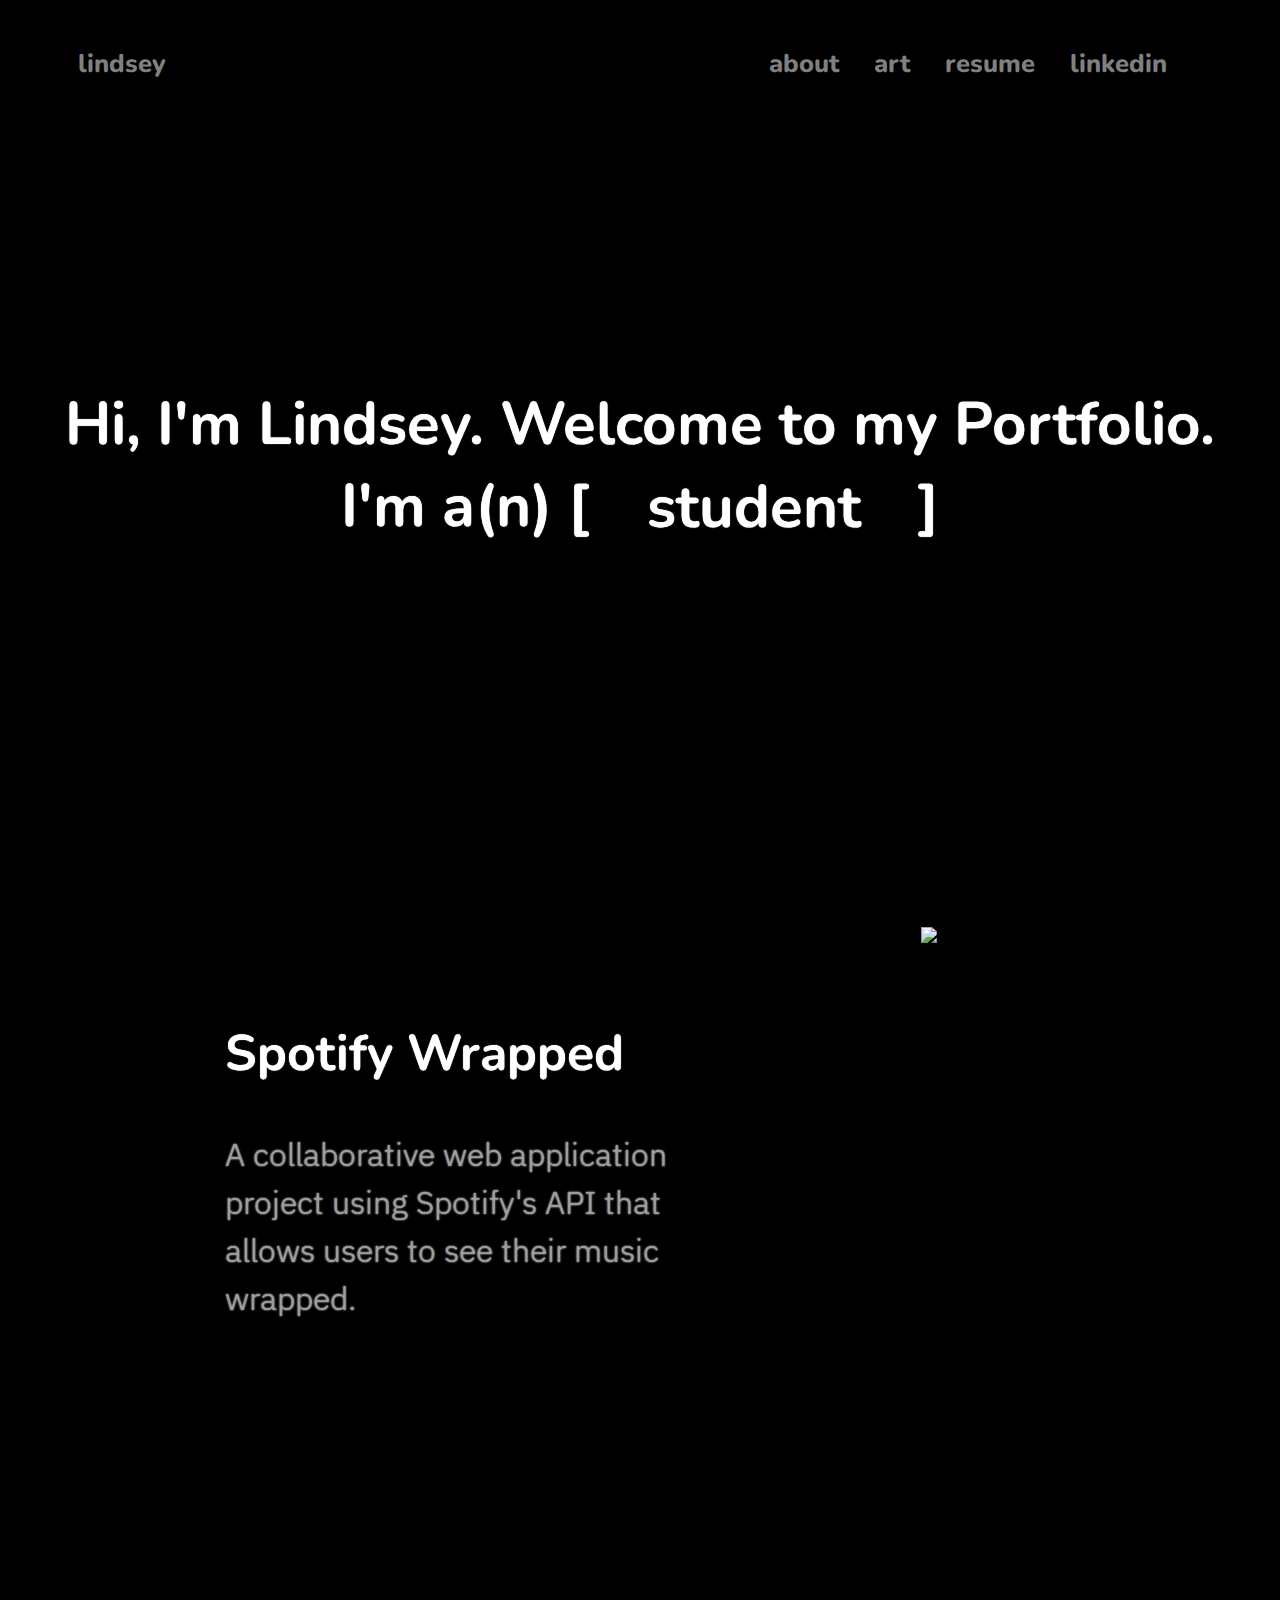
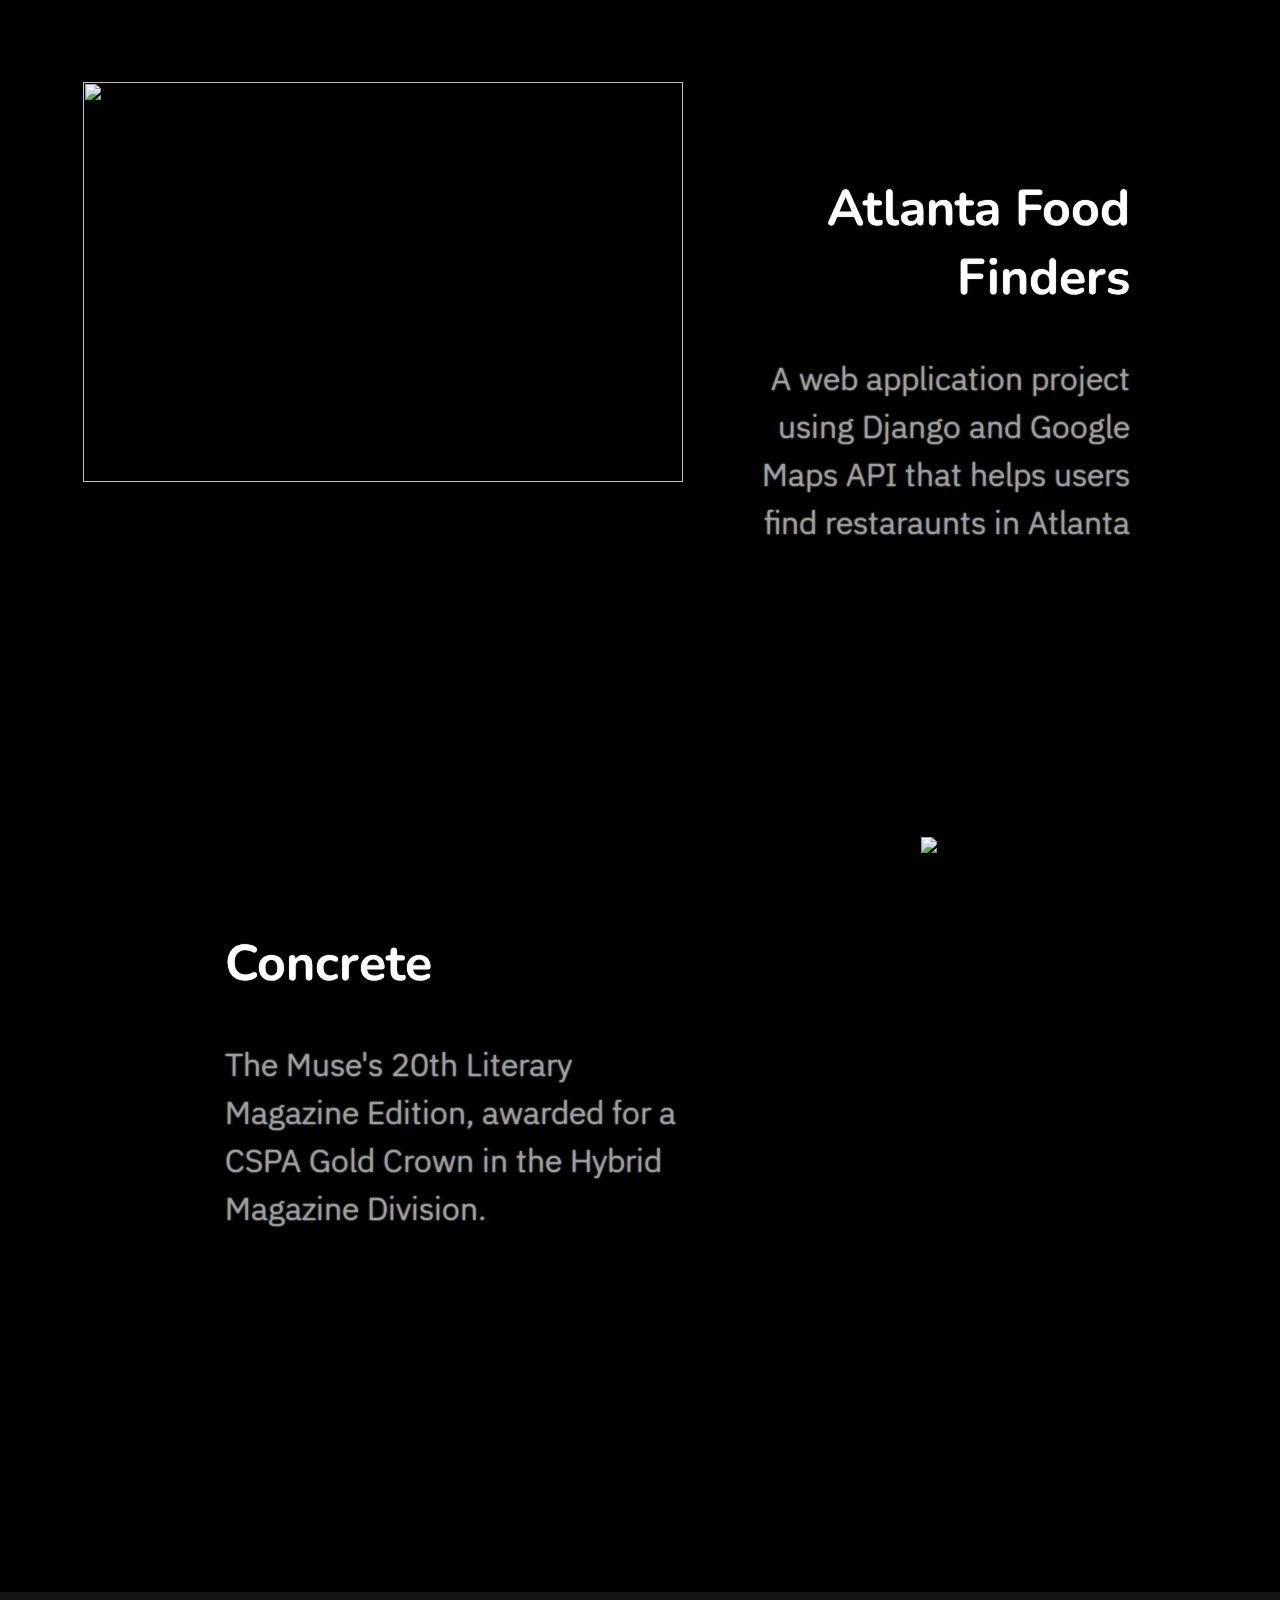
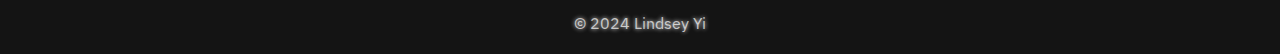
==== commit e9ea619e: "new stack card changes wahoo" ====
--- a/index.html
+++ b/index.html
@@ -18,8 +18,8 @@
                     <li class="left"><a href="index.html">lindsey</a></li>
                     <li class="right"><a href="about.html">about</a></li>
                     <li class="right"><a href="art.html">art</a></li>
-                    <li class="right"><a href="/static/Resume.docx.pdf">resume</a></li>
-                    <li class="right"><a href="https://www.linkedin.com/in/lindseyyi">linkedin</a></li>
+                    <li class="right"><a target="_blank" href="C:\Users\linds\OneDrive\Documents\GitHub\portfolio\static\Resume.docx.pdf">resume</a></li>
+                    <li class="right"><a target="_blank" href="https://www.linkedin.com/in/lindseyyi">linkedin</a></li>
                 </ul>
             </nav>
         </div>
@@ -42,7 +42,7 @@
                 <h4>A collaborative web application project using Spotify's API that allows users to see their music wrapped.</h4>
             </div>
             <div class="graphic iphone">
-                <a href="spotifywrapped.html"> <img src="/static/iphone.png"> </a>
+                <a href="spotifywrapped.html"> <img src="C:\Users\linds\OneDrive\Documents\GitHub\portfolio\static\iphone.png"> </a>
             </div>
         </div>
 
@@ -53,7 +53,7 @@
             <div class="graphic">
                 <a href="atlantafoodfinders.html">
                 <div class="ipad">
-                    <img src="/static/ipad.png" class="ipadimg">
+                    <img src="C:\Users\linds\OneDrive\Documents\GitHub\portfolio\static\ipad.png" class="ipadimg">
                     <iframe class="ipadvid"
                             src="https://www.youtube.com/embed/cRzXEpTKT_Y?start=30&autoplay=1&loop=1&playlist=cRzXEpTKT_Y&controls=0&mute=1&modestbranding=1&showinfo=0"
                             frameborder="0"
@@ -65,14 +65,13 @@
                 </a>
             </div>
         </div>
-
         <div class="two two-right">
             <div class="text"><h2>Concrete</h2>
-            <h4>The Muse's 20th Literary Magazine Edition, awarded for a CSPA Gold Crown in the Hybrid Magazine Division.</h4>
-        </div>
-        <div class="graphic iphone">
-            <a href="spotifywrapped.html"> <img src="/static/cover.png"> </a>
-        </div>
+                <h4>The Muse's 20th Literary Magazine Edition, awarded for a CSPA Gold Crown in the Hybrid Magazine Division.</h4>
+            </div>
+            <div class="graphic iphone">
+                <a href="spotifywrapped.html"> <img src="C:\Users\linds\OneDrive\Documents\GitHub\portfolio\static\cover.png"> </a>
+            </div>
         </div>
 
         <footer>
--- a/styles/main.css
+++ b/styles/main.css
@@ -67,12 +67,22 @@
 
 h4 {
     font-family: 'IBM Plex Sans', sans-serif;
-    font-size: 30px;
+    font-size: 32px;
     font-weight: 300;
     text-shadow: 0 0 2px #ffffff;
     line-height: 30px;
-    color: grey;
+    color: rgb(157, 157, 157);
     line-height: 1.5;
+}
+
+h5 {
+  font-family: 'IBM Plex Sans', sans-serif;
+  font-size: 25px;
+  font-weight: 300;
+  text-shadow: 0 0 2px #ffffff;
+  line-height: 30px;
+  color: rgb(108, 108, 108);
+  line-height: 1.5;
 }
 
 .one {
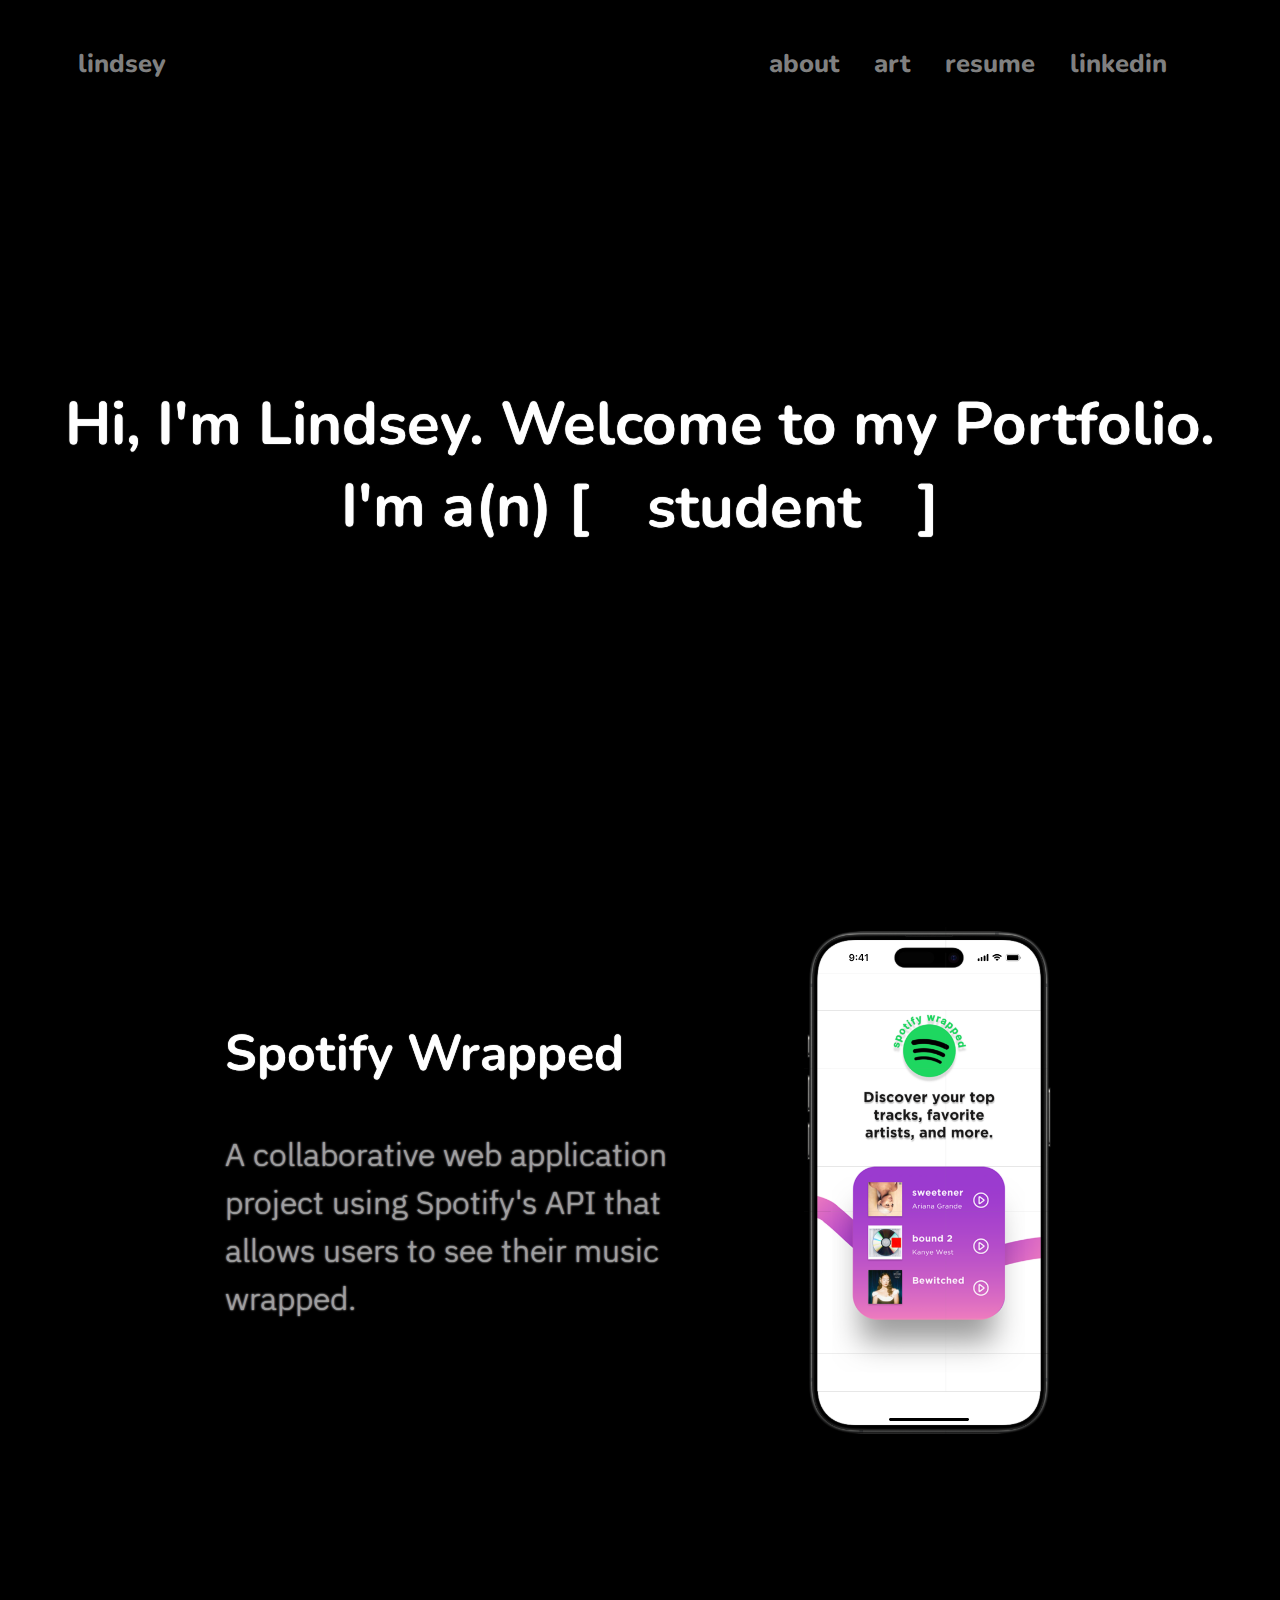
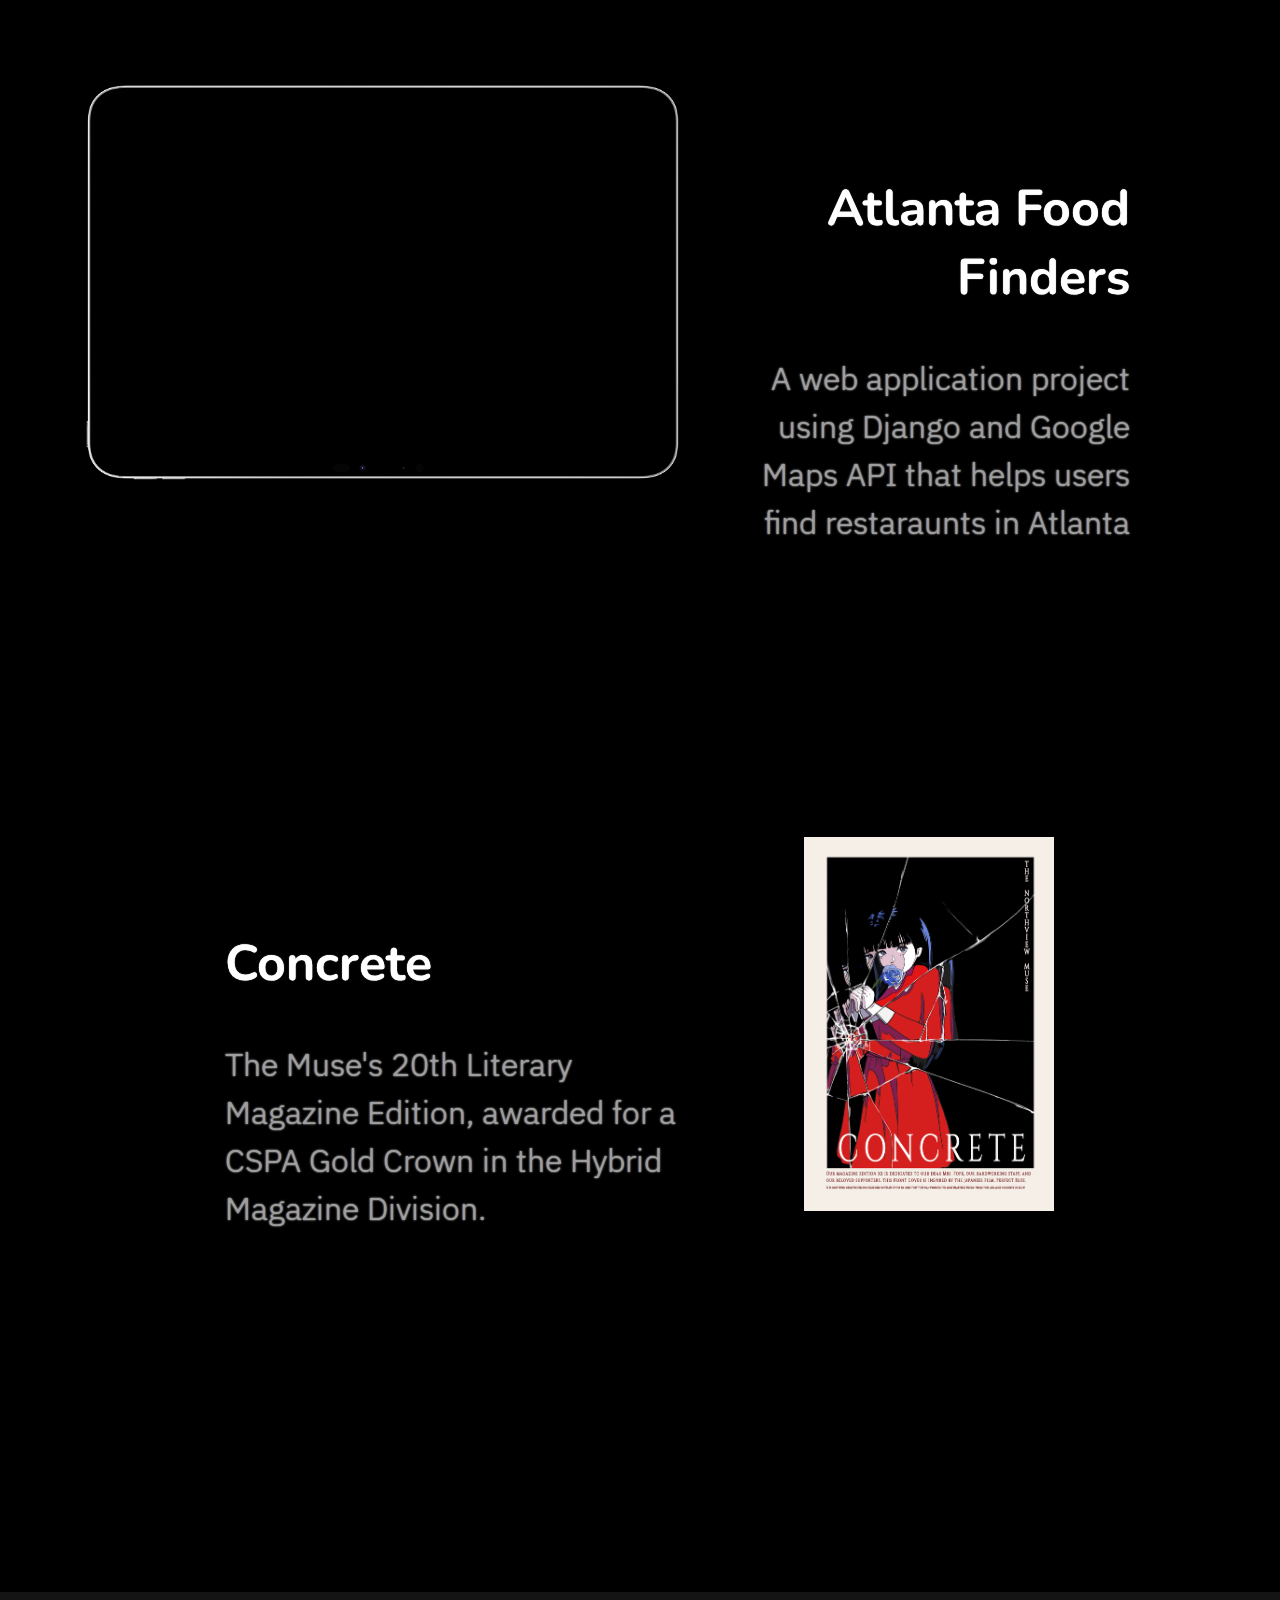
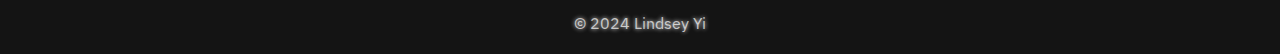
==== commit 72d1df21: "fix image stuff" ====
--- a/index.html
+++ b/index.html
@@ -42,7 +42,7 @@
                 <h4>A collaborative web application project using Spotify's API that allows users to see their music wrapped.</h4>
             </div>
             <div class="graphic iphone">
-                <a href="spotifywrapped.html"> <img src="C:\Users\linds\OneDrive\Documents\GitHub\portfolio\static\iphone.png"> </a>
+                <a href="spotifywrapped.html"> <img src="/static/iphone.png"> </a>
             </div>
         </div>
 
@@ -53,7 +53,7 @@
             <div class="graphic">
                 <a href="atlantafoodfinders.html">
                 <div class="ipad">
-                    <img src="C:\Users\linds\OneDrive\Documents\GitHub\portfolio\static\ipad.png" class="ipadimg">
+                    <img src="/static/ipad.png" class="ipadimg">
                     <iframe class="ipadvid"
                             src="https://www.youtube.com/embed/cRzXEpTKT_Y?start=30&autoplay=1&loop=1&playlist=cRzXEpTKT_Y&controls=0&mute=1&modestbranding=1&showinfo=0"
                             frameborder="0"
@@ -70,7 +70,7 @@
                 <h4>The Muse's 20th Literary Magazine Edition, awarded for a CSPA Gold Crown in the Hybrid Magazine Division.</h4>
             </div>
             <div class="graphic iphone">
-                <a href="spotifywrapped.html"> <img src="C:\Users\linds\OneDrive\Documents\GitHub\portfolio\static\cover.png"> </a>
+                <a href="spotifywrapped.html"> <img src="/static/cover.png"> </a>
             </div>
         </div>
 
